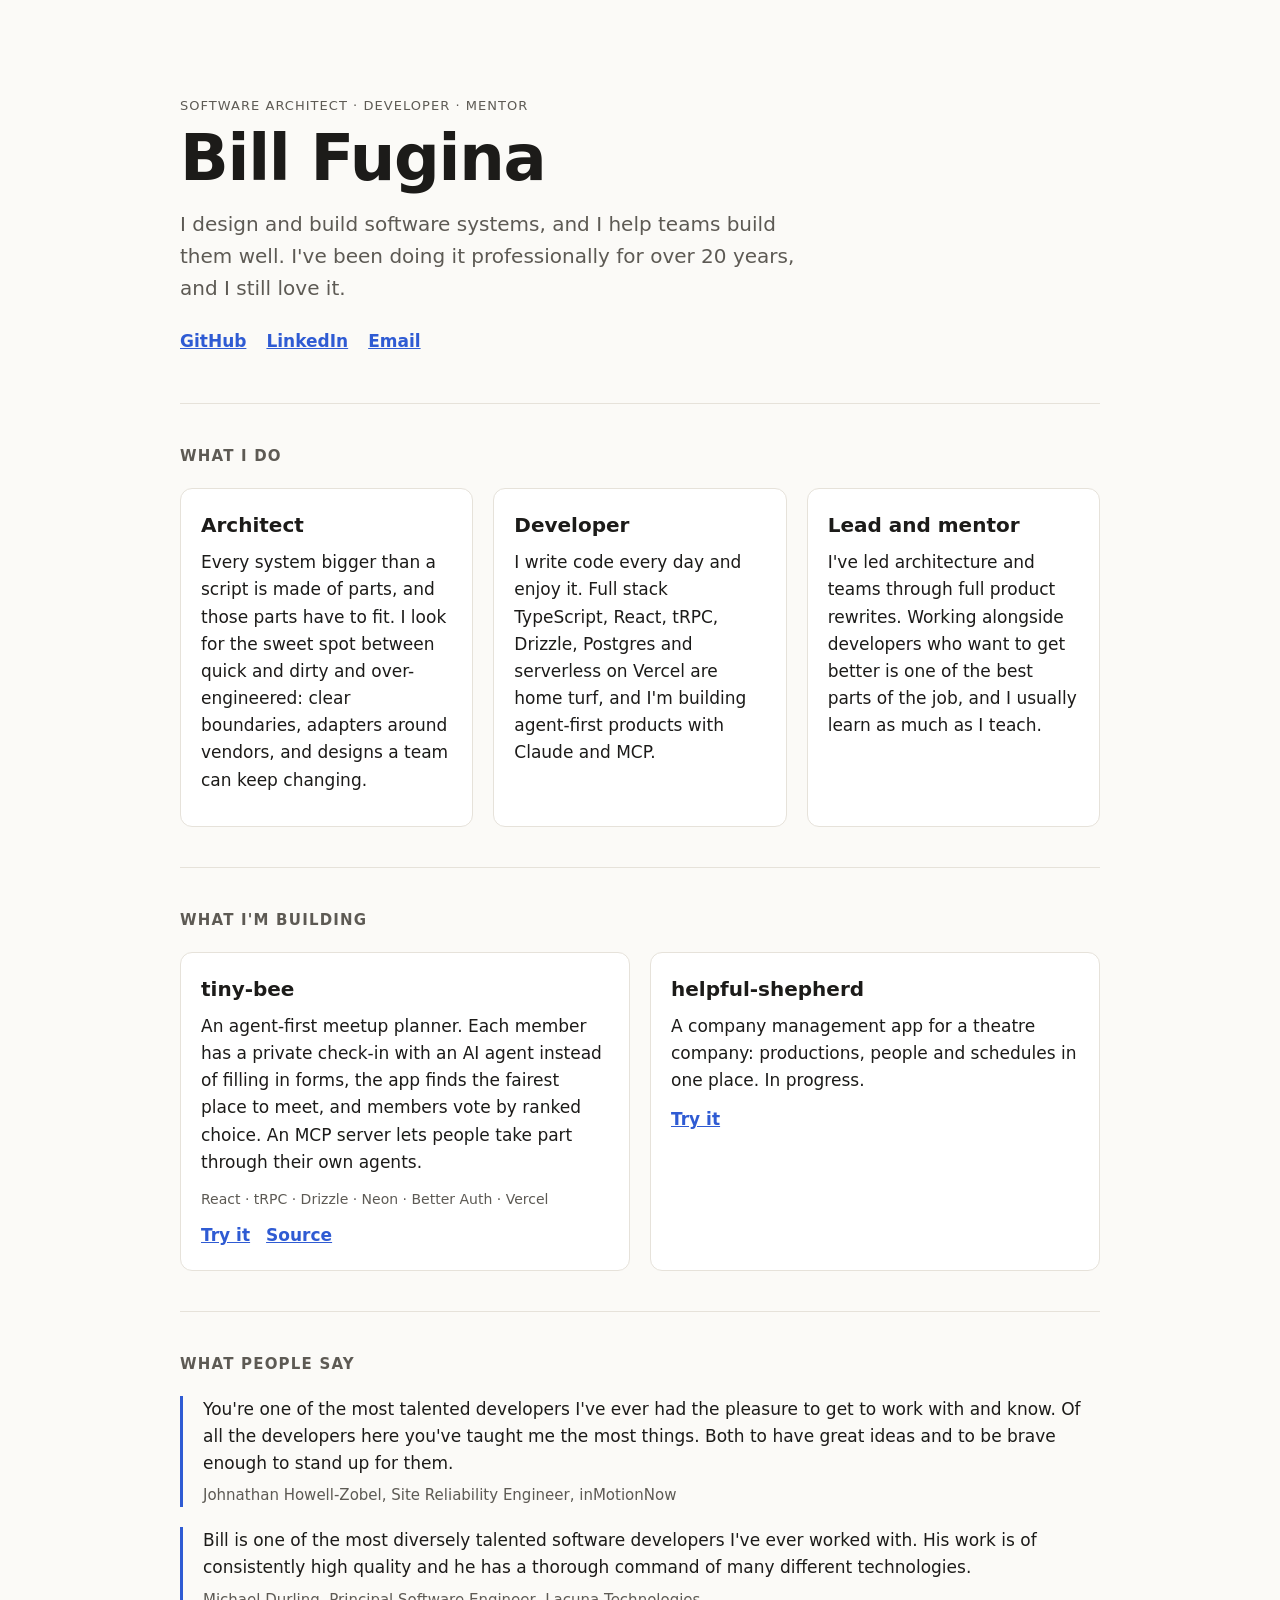
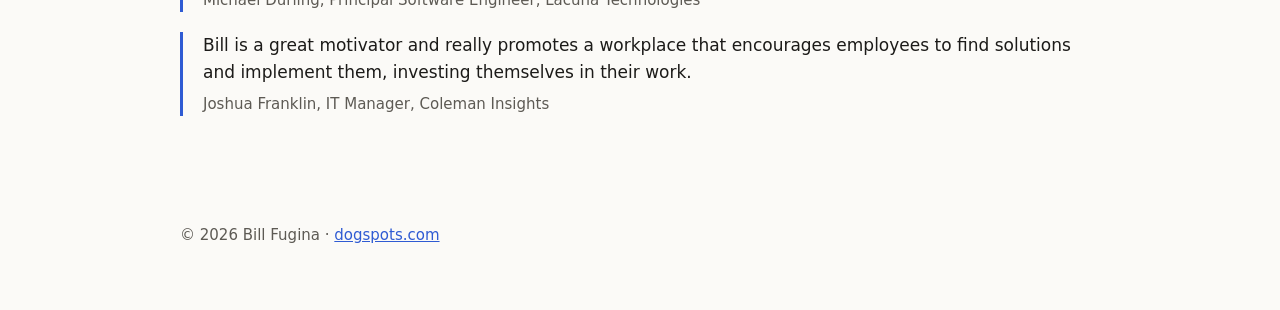
==== billfugina/index.html @ 93814b74 "Add billfugina.com and dogspots.com landing pages Two single-page static sites, one folder each, dep" ====
<!doctype html>
<html lang="en">
<head>
  <meta charset="utf-8">
  <meta name="viewport" content="width=device-width, initial-scale=1">
  <title>Bill Fugina · Software Architect</title>
  <meta name="description" content="Bill Fugina is a full stack software architect with more than 20 years of experience designing and building software, and leading the teams that build it.">
  <meta property="og:title" content="Bill Fugina · Software Architect">
  <meta property="og:description" content="Full stack software architect, developer and mentor.">
  <meta property="og:type" content="website">
  <link rel="stylesheet" href="styles.css">
</head>
<body>
  <header class="hero">
    <p class="eyebrow">Software architect · developer · mentor</p>
    <h1>Bill Fugina</h1>
    <p class="lede">I design and build software systems, and I help teams build them well. I've been doing it professionally for over 20 years, and I still love it.</p>
    <nav class="links" aria-label="Elsewhere">
      <a href="https://github.com/BillFugina">GitHub</a>
      <a href="https://www.linkedin.com/in/billfugina/">LinkedIn</a>
      <a href="mailto:bill@billfugina.com">Email</a>
    </nav>
  </header>

  <main>
    <section aria-labelledby="work">
      <h2 id="work">What I do</h2>
      <div class="grid">
        <article>
          <h3>Architect</h3>
          <p>Every system bigger than a script is made of parts, and those parts have to fit. I look for the sweet spot between quick and dirty and over-engineered: clear boundaries, adapters around vendors, and designs a team can keep changing.</p>
        </article>
        <article>
          <h3>Developer</h3>
          <p>I write code every day and enjoy it. Full stack TypeScript, React, tRPC, Drizzle, Postgres and serverless on Vercel are home turf, and I'm building agent-first products with Claude and MCP.</p>
        </article>
        <article>
          <h3>Lead and mentor</h3>
          <p>I've led architecture and teams through full product rewrites. Working alongside developers who want to get better is one of the best parts of the job, and I usually learn as much as I teach.</p>
        </article>
      </div>
    </section>

    <section aria-labelledby="apps">
      <h2 id="apps">What I'm building</h2>
      <div class="grid apps">
        <article class="app">
          <h3>tiny-bee</h3>
          <p>An agent-first meetup planner. Each member has a private check-in with an AI agent instead of filling in forms, the app finds the fairest place to meet, and members vote by ranked choice. An MCP server lets people take part through their own agents.</p>
          <p class="stack">React · tRPC · Drizzle · Neon · Better Auth · Vercel</p>
          <p class="app-links">
            <!-- TODO: put tiny-bee's live address in the first link -->
            <a href="#">Try it</a>
            <a href="https://github.com/BillFugina/tiny-bee">Source</a>
          </p>
        </article>
        <article class="app">
          <h3>helpful-shepherd</h3>
          <p>A company management app for a theatre company: productions, people and schedules in one place. In progress.</p>
          <p class="app-links">
            <!-- TODO: put helpful-shepherd's live address here, or remove the link until it's public -->
            <a href="#">Try it</a>
          </p>
        </article>
      </div>
    </section>

    <section aria-labelledby="said">
      <h2 id="said">What people say</h2>
      <blockquote>
        <p>You're one of the most talented developers I've ever had the pleasure to get to work with and know. Of all the developers here you've taught me the most things. Both to have great ideas and to be brave enough to stand up for them.</p>
        <footer>Johnathan Howell-Zobel, Site Reliability Engineer, inMotionNow</footer>
      </blockquote>
      <blockquote>
        <p>Bill is one of the most diversely talented software developers I've ever worked with. His work is of consistently high quality and he has a thorough command of many different technologies.</p>
        <footer>Michael Durling, Principal Software Engineer, Lacuna Technologies</footer>
      </blockquote>
      <blockquote>
        <p>Bill is a great motivator and really promotes a workplace that encourages employees to find solutions and implement them, investing themselves in their work.</p>
        <footer>Joshua Franklin, IT Manager, Coleman Insights</footer>
      </blockquote>
    </section>
  </main>

  <footer class="site">
    <p>© <span id="year">2026</span> Bill Fugina · <a href="https://dogspots.com">dogspots.com</a></p>
  </footer>
  <script>document.getElementById("year").textContent = new Date().getFullYear();</script>
</body>
</html>
---- billfugina/styles.css ----
:root {
  --bg: #fbfaf7;
  --surface: #ffffff;
  --text: #1c1b19;
  --muted: #5d5a54;
  --accent: #2f5bd3;
  --border: #e6e2da;
  color-scheme: light dark;
}
@media (prefers-color-scheme: dark) {
  :root {
    --bg: #141412;
    --surface: #1d1c1a;
    --text: #f1efe9;
    --muted: #a9a59c;
    --accent: #8aa8ff;
    --border: #2e2c28;
  }
}
* { box-sizing: border-box; }
body {
  margin: 0;
  background: var(--bg);
  color: var(--text);
  font: 17px/1.6 ui-sans-serif, system-ui, -apple-system, "Segoe UI", Roboto, sans-serif;
}
a { color: var(--accent); }
header.hero, main, footer.site { max-width: 960px; margin: 0 auto; padding: 0 20px; }
header.hero { padding-top: 96px; padding-bottom: 48px; }
.eyebrow { color: var(--muted); text-transform: uppercase; letter-spacing: .08em; font-size: 13px; margin: 0; }
h1 { font-size: clamp(40px, 7vw, 64px); line-height: 1.05; margin: 8px 0 16px; letter-spacing: -.02em; }
.lede { font-size: 20px; max-width: 640px; color: var(--muted); margin: 0 0 24px; }
.links { display: flex; gap: 20px; flex-wrap: wrap; font-weight: 600; }
section { padding: 40px 0; border-top: 1px solid var(--border); }
h2 { font-size: 15px; text-transform: uppercase; letter-spacing: .08em; color: var(--muted); margin: 0 0 20px; }
h3 { margin: 0 0 8px; font-size: 20px; }
.grid { display: grid; gap: 20px; grid-template-columns: repeat(auto-fit, minmax(240px, 1fr)); }
.grid.apps { grid-template-columns: repeat(auto-fit, minmax(300px, 1fr)); }
article { background: var(--surface); border: 1px solid var(--border); border-radius: 12px; padding: 20px; }
article p { margin: 0 0 12px; }
.stack { font-size: 14px; color: var(--muted); }
.app-links { display: flex; gap: 16px; font-weight: 600; margin-bottom: 0; }
blockquote { margin: 0 0 20px; padding: 0 0 0 20px; border-left: 3px solid var(--accent); }
blockquote p { margin: 0 0 6px; }
blockquote footer { color: var(--muted); font-size: 15px; }
footer.site { padding-top: 32px; padding-bottom: 48px; color: var(--muted); font-size: 15px; }
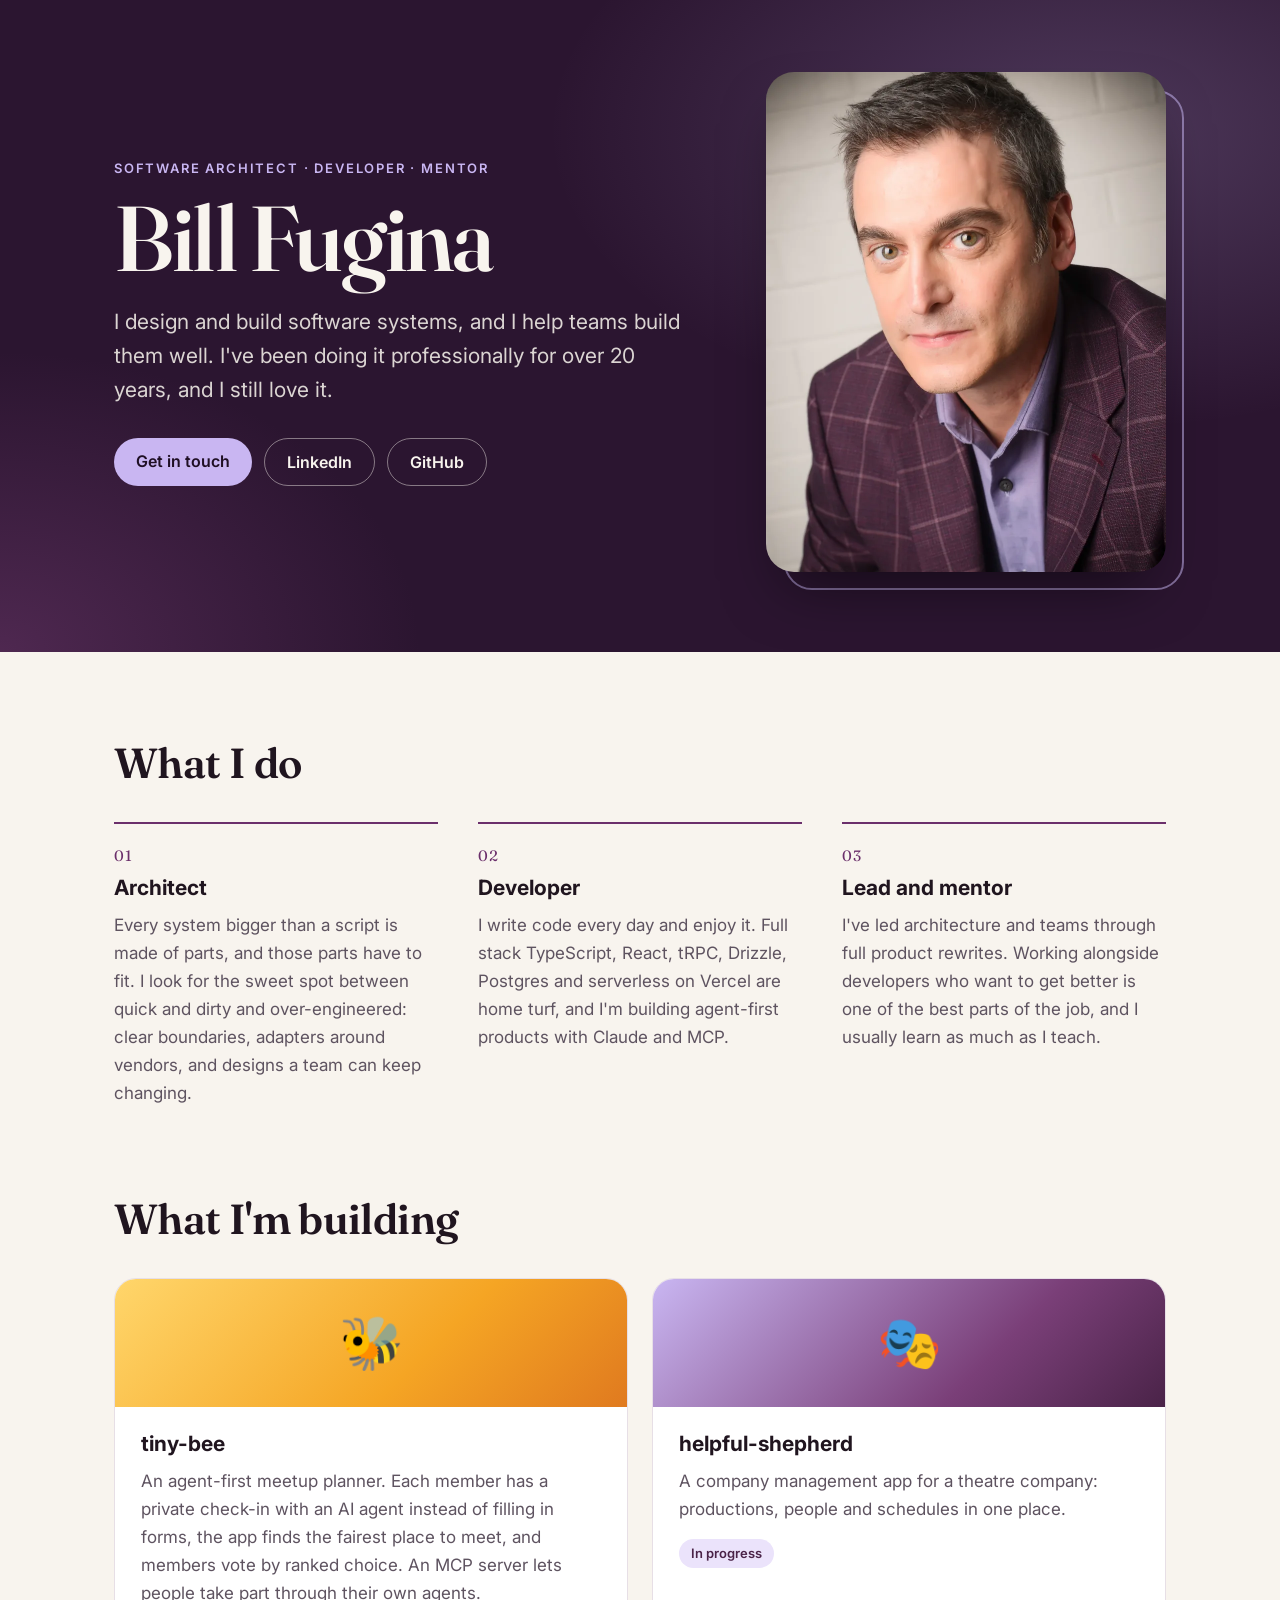
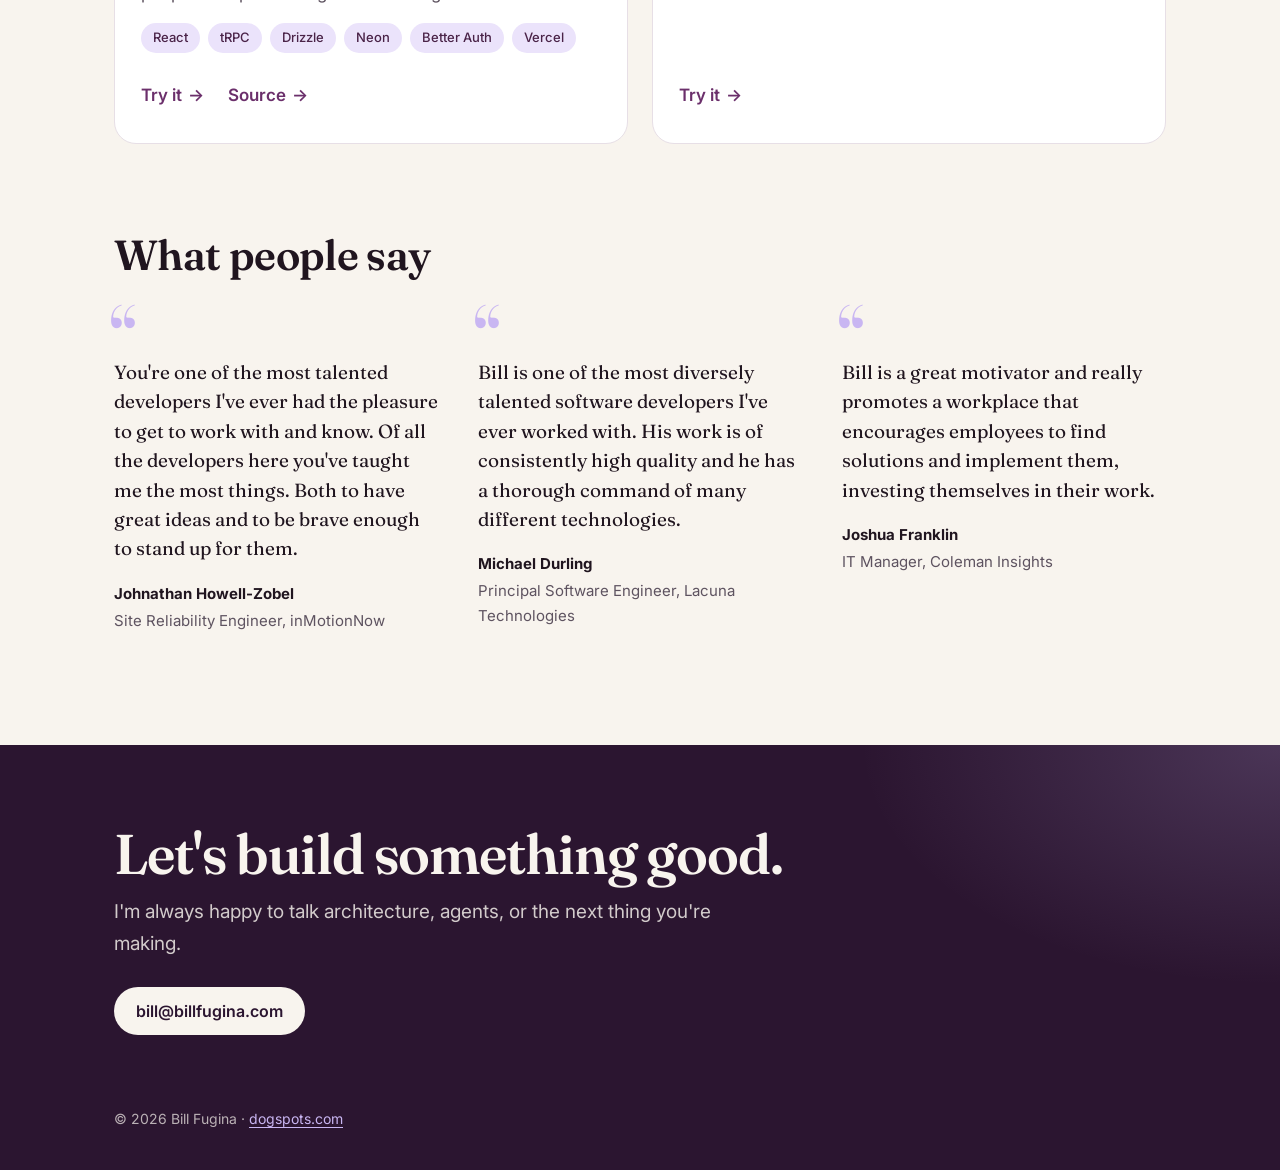
==== commit 31af6ab0: "Give both landing pages a real design billfugina.com: plum and lavender palette taken from the new h" ====
--- a/billfugina/index.html
+++ b/billfugina/index.html
@@ -8,82 +8,116 @@
   <meta property="og:title" content="Bill Fugina · Software Architect">
   <meta property="og:description" content="Full stack software architect, developer and mentor.">
   <meta property="og:type" content="website">
+  <meta property="og:image" content="https://billfugina.com/bill-portrait.jpg">
+  <meta name="theme-color" content="#2b1530">
+  <link rel="preconnect" href="https://fonts.googleapis.com">
+  <link rel="preconnect" href="https://fonts.gstatic.com" crossorigin>
+  <link rel="stylesheet" href="https://fonts.googleapis.com/css2?family=Fraunces:opsz,wght@9..144,400;9..144,600;9..144,700&family=Inter:wght@400;500;600&display=swap">
   <link rel="stylesheet" href="styles.css">
 </head>
 <body>
   <header class="hero">
-    <p class="eyebrow">Software architect · developer · mentor</p>
-    <h1>Bill Fugina</h1>
-    <p class="lede">I design and build software systems, and I help teams build them well. I've been doing it professionally for over 20 years, and I still love it.</p>
-    <nav class="links" aria-label="Elsewhere">
-      <a href="https://github.com/BillFugina">GitHub</a>
-      <a href="https://www.linkedin.com/in/billfugina/">LinkedIn</a>
-      <a href="mailto:bill@billfugina.com">Email</a>
-    </nav>
+    <div class="hero-inner">
+      <div class="hero-text">
+        <p class="eyebrow">Software architect · developer · mentor</p>
+        <h1>Bill Fugina</h1>
+        <p class="lede">I design and build software systems, and I help teams build them well. I've been doing it professionally for over 20 years, and I still love it.</p>
+        <div class="actions">
+          <a class="button primary" href="mailto:bill@billfugina.com">Get in touch</a>
+          <a class="button ghost" href="https://www.linkedin.com/in/billfugina/">LinkedIn</a>
+          <a class="button ghost" href="https://github.com/BillFugina">GitHub</a>
+        </div>
+      </div>
+      <figure class="portrait">
+        <picture>
+          <source srcset="bill-portrait.webp" type="image/webp">
+          <img src="bill-portrait.jpg" width="800" height="1000" alt="Bill Fugina, smiling, in a plum plaid jacket">
+        </picture>
+      </figure>
+    </div>
   </header>
 
   <main>
     <section aria-labelledby="work">
-      <h2 id="work">What I do</h2>
-      <div class="grid">
-        <article>
+      <h2 id="work" class="section-title">What I do</h2>
+      <ol class="pillars">
+        <li>
+          <span class="num" aria-hidden="true">01</span>
           <h3>Architect</h3>
           <p>Every system bigger than a script is made of parts, and those parts have to fit. I look for the sweet spot between quick and dirty and over-engineered: clear boundaries, adapters around vendors, and designs a team can keep changing.</p>
-        </article>
-        <article>
+        </li>
+        <li>
+          <span class="num" aria-hidden="true">02</span>
           <h3>Developer</h3>
           <p>I write code every day and enjoy it. Full stack TypeScript, React, tRPC, Drizzle, Postgres and serverless on Vercel are home turf, and I'm building agent-first products with Claude and MCP.</p>
-        </article>
-        <article>
+        </li>
+        <li>
+          <span class="num" aria-hidden="true">03</span>
           <h3>Lead and mentor</h3>
           <p>I've led architecture and teams through full product rewrites. Working alongside developers who want to get better is one of the best parts of the job, and I usually learn as much as I teach.</p>
-        </article>
-      </div>
+        </li>
+      </ol>
     </section>
 
     <section aria-labelledby="apps">
-      <h2 id="apps">What I'm building</h2>
-      <div class="grid apps">
-        <article class="app">
-          <h3>tiny-bee</h3>
-          <p>An agent-first meetup planner. Each member has a private check-in with an AI agent instead of filling in forms, the app finds the fairest place to meet, and members vote by ranked choice. An MCP server lets people take part through their own agents.</p>
-          <p class="stack">React · tRPC · Drizzle · Neon · Better Auth · Vercel</p>
-          <p class="app-links">
-            <!-- TODO: put tiny-bee's live address in the first link -->
-            <a href="#">Try it</a>
-            <a href="https://github.com/BillFugina/tiny-bee">Source</a>
-          </p>
+      <h2 id="apps" class="section-title">What I'm building</h2>
+      <div class="projects">
+        <article class="project bee">
+          <div class="project-art" aria-hidden="true"><span>🐝</span></div>
+          <div class="project-body">
+            <h3>tiny-bee</h3>
+            <p>An agent-first meetup planner. Each member has a private check-in with an AI agent instead of filling in forms, the app finds the fairest place to meet, and members vote by ranked choice. An MCP server lets people take part through their own agents.</p>
+            <ul class="stack" aria-label="Built with">
+              <li>React</li><li>tRPC</li><li>Drizzle</li><li>Neon</li><li>Better Auth</li><li>Vercel</li>
+            </ul>
+            <p class="project-links">
+              <!-- TODO: put tiny-bee's live address in the first link -->
+              <a href="#">Try it <span aria-hidden="true">→</span></a>
+              <a href="https://github.com/BillFugina/tiny-bee">Source <span aria-hidden="true">→</span></a>
+            </p>
+          </div>
         </article>
-        <article class="app">
-          <h3>helpful-shepherd</h3>
-          <p>A company management app for a theatre company: productions, people and schedules in one place. In progress.</p>
-          <p class="app-links">
-            <!-- TODO: put helpful-shepherd's live address here, or remove the link until it's public -->
-            <a href="#">Try it</a>
-          </p>
+        <article class="project shepherd">
+          <div class="project-art" aria-hidden="true"><span>🎭</span></div>
+          <div class="project-body">
+            <h3>helpful-shepherd</h3>
+            <p>A company management app for a theatre company: productions, people and schedules in one place.</p>
+            <p class="status">In progress</p>
+            <p class="project-links">
+              <!-- TODO: put helpful-shepherd's live address here, or remove the link until it's public -->
+              <a href="#">Try it <span aria-hidden="true">→</span></a>
+            </p>
+          </div>
         </article>
       </div>
     </section>
 
     <section aria-labelledby="said">
-      <h2 id="said">What people say</h2>
-      <blockquote>
-        <p>You're one of the most talented developers I've ever had the pleasure to get to work with and know. Of all the developers here you've taught me the most things. Both to have great ideas and to be brave enough to stand up for them.</p>
-        <footer>Johnathan Howell-Zobel, Site Reliability Engineer, inMotionNow</footer>
-      </blockquote>
-      <blockquote>
-        <p>Bill is one of the most diversely talented software developers I've ever worked with. His work is of consistently high quality and he has a thorough command of many different technologies.</p>
-        <footer>Michael Durling, Principal Software Engineer, Lacuna Technologies</footer>
-      </blockquote>
-      <blockquote>
-        <p>Bill is a great motivator and really promotes a workplace that encourages employees to find solutions and implement them, investing themselves in their work.</p>
-        <footer>Joshua Franklin, IT Manager, Coleman Insights</footer>
-      </blockquote>
+      <h2 id="said" class="section-title">What people say</h2>
+      <div class="quotes">
+        <blockquote>
+          <p>You're one of the most talented developers I've ever had the pleasure to get to work with and know. Of all the developers here you've taught me the most things. Both to have great ideas and to be brave enough to stand up for them.</p>
+          <footer><strong>Johnathan Howell-Zobel</strong><span>Site Reliability Engineer, inMotionNow</span></footer>
+        </blockquote>
+        <blockquote>
+          <p>Bill is one of the most diversely talented software developers I've ever worked with. His work is of consistently high quality and he has a thorough command of many different technologies.</p>
+          <footer><strong>Michael Durling</strong><span>Principal Software Engineer, Lacuna Technologies</span></footer>
+        </blockquote>
+        <blockquote>
+          <p>Bill is a great motivator and really promotes a workplace that encourages employees to find solutions and implement them, investing themselves in their work.</p>
+          <footer><strong>Joshua Franklin</strong><span>IT Manager, Coleman Insights</span></footer>
+        </blockquote>
+      </div>
     </section>
   </main>
 
   <footer class="site">
-    <p>© <span id="year">2026</span> Bill Fugina · <a href="https://dogspots.com">dogspots.com</a></p>
+    <div class="site-inner">
+      <p class="cta-title">Let's build something good.</p>
+      <p class="cta-text">I'm always happy to talk architecture, agents, or the next thing you're making.</p>
+      <a class="button light" href="mailto:bill@billfugina.com">bill@billfugina.com</a>
+      <p class="fine">© <span id="year">2026</span> Bill Fugina · <a href="https://dogspots.com">dogspots.com</a></p>
+    </div>
   </footer>
   <script>document.getElementById("year").textContent = new Date().getFullYear();</script>
 </body>
--- a/billfugina/styles.css
+++ b/billfugina/styles.css
@@ -1,46 +1,186 @@
+/* Palette taken from the portrait: plum jacket, lavender shirt, white brick. */
 :root {
-  --bg: #fbfaf7;
+  --plum-900: #1f0f24;
+  --plum-800: #2b1530;
+  --plum-700: #4a2348;
+  --plum-500: #7a3f78;
+  --lavender: #c9b6f2;
+  --lavender-soft: #ebe3fb;
+  --cream: #f8f4ee;
+
+  --bg: var(--cream);
   --surface: #ffffff;
-  --text: #1c1b19;
-  --muted: #5d5a54;
-  --accent: #2f5bd3;
-  --border: #e6e2da;
+  --text: #20151f;
+  --muted: #5e5360;
+  --accent: #6b2f6b;
+  --border: #e7dfe6;
+  --pill: var(--lavender-soft);
+  --pill-text: #4a2348;
+
+  --serif: "Fraunces", Georgia, "Times New Roman", serif;
+  --sans: "Inter", ui-sans-serif, system-ui, -apple-system, "Segoe UI", Roboto, sans-serif;
   color-scheme: light dark;
 }
 @media (prefers-color-scheme: dark) {
   :root {
-    --bg: #141412;
-    --surface: #1d1c1a;
-    --text: #f1efe9;
-    --muted: #a9a59c;
-    --accent: #8aa8ff;
-    --border: #2e2c28;
+    --bg: #150d17;
+    --surface: #1f1522;
+    --text: #f3ecf2;
+    --muted: #b7a9b8;
+    --accent: var(--lavender);
+    --border: #33243a;
+    --pill: #2d1f34;
+    --pill-text: #ddd0f7;
   }
 }
+
 * { box-sizing: border-box; }
+html { -webkit-text-size-adjust: 100%; }
 body {
   margin: 0;
   background: var(--bg);
   color: var(--text);
-  font: 17px/1.6 ui-sans-serif, system-ui, -apple-system, "Segoe UI", Roboto, sans-serif;
+  font: 17px/1.65 var(--sans);
+  -webkit-font-smoothing: antialiased;
 }
-a { color: var(--accent); }
-header.hero, main, footer.site { max-width: 960px; margin: 0 auto; padding: 0 20px; }
-header.hero { padding-top: 96px; padding-bottom: 48px; }
-.eyebrow { color: var(--muted); text-transform: uppercase; letter-spacing: .08em; font-size: 13px; margin: 0; }
-h1 { font-size: clamp(40px, 7vw, 64px); line-height: 1.05; margin: 8px 0 16px; letter-spacing: -.02em; }
-.lede { font-size: 20px; max-width: 640px; color: var(--muted); margin: 0 0 24px; }
-.links { display: flex; gap: 20px; flex-wrap: wrap; font-weight: 600; }
-section { padding: 40px 0; border-top: 1px solid var(--border); }
-h2 { font-size: 15px; text-transform: uppercase; letter-spacing: .08em; color: var(--muted); margin: 0 0 20px; }
-h3 { margin: 0 0 8px; font-size: 20px; }
-.grid { display: grid; gap: 20px; grid-template-columns: repeat(auto-fit, minmax(240px, 1fr)); }
-.grid.apps { grid-template-columns: repeat(auto-fit, minmax(300px, 1fr)); }
-article { background: var(--surface); border: 1px solid var(--border); border-radius: 12px; padding: 20px; }
-article p { margin: 0 0 12px; }
-.stack { font-size: 14px; color: var(--muted); }
-.app-links { display: flex; gap: 16px; font-weight: 600; margin-bottom: 0; }
-blockquote { margin: 0 0 20px; padding: 0 0 0 20px; border-left: 3px solid var(--accent); }
-blockquote p { margin: 0 0 6px; }
-blockquote footer { color: var(--muted); font-size: 15px; }
-footer.site { padding-top: 32px; padding-bottom: 48px; color: var(--muted); font-size: 15px; }
+img { display: block; max-width: 100%; height: auto; }
+a { color: var(--accent); text-underline-offset: 3px; }
+a:focus-visible, .button:focus-visible { outline: 3px solid var(--lavender); outline-offset: 3px; }
+
+/* Buttons: one filled button per view, the rest quiet. All at least 44px tall. */
+.button {
+  display: inline-flex; align-items: center; justify-content: center;
+  min-height: 48px; padding: 0 22px; border-radius: 999px;
+  font-weight: 600; font-size: 16px; text-decoration: none;
+  transition: transform .15s ease, background-color .15s ease, border-color .15s ease;
+}
+.button:hover { transform: translateY(-1px); }
+.button.primary { background: var(--lavender); color: var(--plum-900); }
+.button.primary:hover { background: #d8c9f7; }
+.button.ghost { color: var(--cream); border: 1.5px solid rgba(248, 244, 238, .45); }
+.button.ghost:hover { border-color: var(--cream); }
+.button.light { background: var(--cream); color: var(--plum-800); }
+
+/* Hero */
+.hero {
+  position: relative; overflow: hidden;
+  background:
+    radial-gradient(900px 500px at 85% 20%, rgba(201, 182, 242, .22), transparent 60%),
+    radial-gradient(700px 500px at 0% 100%, rgba(122, 63, 120, .45), transparent 60%),
+    var(--plum-800);
+  color: var(--cream);
+}
+.hero-inner {
+  max-width: 1100px; margin: 0 auto; padding: 72px 24px 80px;
+  display: grid; gap: 48px; align-items: center;
+  grid-template-columns: minmax(0, 1.25fr) minmax(0, .9fr);
+}
+.eyebrow {
+  margin: 0; font-size: 13px; font-weight: 600; letter-spacing: .14em; text-transform: uppercase;
+  color: var(--lavender);
+}
+h1 {
+  font-family: var(--serif); font-weight: 600;
+  font-size: clamp(48px, 8vw, 92px); line-height: .98; letter-spacing: -.025em;
+  margin: 14px 0 22px;
+}
+.lede { font-size: clamp(18px, 2vw, 21px); line-height: 1.6; max-width: 34em; margin: 0 0 32px; color: rgba(248, 244, 238, .86); }
+.actions { display: flex; flex-wrap: wrap; gap: 12px; }
+
+.portrait { margin: 0; position: relative; justify-self: end; width: min(100%, 400px); }
+.portrait::before {
+  content: ""; position: absolute; inset: 0;
+  transform: translate(18px, 18px); border-radius: 28px;
+  border: 2px solid rgba(201, 182, 242, .55);
+}
+.portrait img {
+  position: relative; border-radius: 28px; aspect-ratio: 4 / 5; object-fit: cover;
+  box-shadow: 0 30px 60px -20px rgba(0, 0, 0, .55);
+}
+
+/* Sections */
+main { max-width: 1100px; margin: 0 auto; padding: 0 24px; }
+section { padding: 88px 0 0; }
+.section-title {
+  font-family: var(--serif); font-weight: 600; font-size: clamp(30px, 4vw, 42px);
+  letter-spacing: -.015em; line-height: 1.1; margin: 0 0 36px;
+}
+h3 { margin: 0 0 10px; font-size: 21px; line-height: 1.25; }
+
+/* What I do: three columns, grouped by spacing rather than boxes. */
+.pillars {
+  list-style: none; margin: 0; padding: 0;
+  display: grid; gap: 40px; grid-template-columns: repeat(3, minmax(0, 1fr));
+}
+.pillars li { border-top: 2px solid var(--accent); padding-top: 20px; }
+.pillars p { margin: 0; color: var(--muted); }
+.num { display: block; font-family: var(--serif); font-size: 15px; color: var(--accent); margin-bottom: 6px; letter-spacing: .05em; }
+
+/* Projects */
+.projects { display: grid; gap: 24px; grid-template-columns: repeat(2, minmax(0, 1fr)); }
+.project {
+  background: var(--surface); border: 1px solid var(--border); border-radius: 22px; overflow: hidden;
+  display: flex; flex-direction: column;
+  transition: transform .2s ease, box-shadow .2s ease;
+}
+.project:hover { transform: translateY(-3px); box-shadow: 0 24px 48px -28px rgba(43, 21, 48, .45); }
+.project-art { height: 128px; display: grid; place-items: center; font-size: 52px; }
+.bee .project-art { background: linear-gradient(135deg, #ffd66b, #f5a524 60%, #e07a1f); }
+.shepherd .project-art { background: linear-gradient(135deg, var(--lavender), var(--plum-500) 65%, var(--plum-700)); }
+.project-body { padding: 24px 26px 26px; display: flex; flex-direction: column; flex: 1; }
+.project-body > p { margin: 0 0 16px; color: var(--muted); }
+.stack { list-style: none; padding: 0; margin: 0 0 20px; display: flex; flex-wrap: wrap; gap: 8px; }
+.stack li { background: var(--pill); color: var(--pill-text); font-size: 13px; font-weight: 500; padding: 4px 12px; border-radius: 999px; }
+.status { display: inline-block; align-self: flex-start; font-size: 13px; font-weight: 600; color: var(--pill-text) !important; background: var(--pill); padding: 4px 12px; border-radius: 999px; }
+.project-links { display: flex; flex-wrap: wrap; gap: 8px 24px; margin: auto 0 0 !important; }
+.project-links a { display: inline-flex; align-items: center; gap: 6px; min-height: 44px; font-weight: 600; text-decoration: none; }
+.project-links a:hover { text-decoration: underline; }
+
+/* Quotes */
+.quotes { display: grid; gap: 40px; grid-template-columns: repeat(3, minmax(0, 1fr)); }
+blockquote { margin: 0; position: relative; padding-top: 44px; }
+blockquote::before {
+  content: "“"; position: absolute; top: -18px; left: -4px;
+  font-family: var(--serif); font-size: 96px; line-height: 1; color: var(--lavender);
+}
+blockquote p { font-family: var(--serif); font-size: 19px; line-height: 1.55; margin: 0 0 18px; }
+blockquote footer { display: grid; gap: 2px; font-size: 15px; }
+blockquote footer span { color: var(--muted); }
+
+/* Closing call to action */
+footer.site {
+  margin-top: 112px;
+  background:
+    radial-gradient(700px 400px at 100% 0%, rgba(201, 182, 242, .2), transparent 60%),
+    var(--plum-800);
+  color: var(--cream);
+}
+.site-inner { max-width: 1100px; margin: 0 auto; padding: 80px 24px 40px; }
+.cta-title { font-family: var(--serif); font-weight: 600; font-size: clamp(34px, 5vw, 56px); line-height: 1.05; letter-spacing: -.02em; margin: 0 0 12px; }
+.cta-text { font-size: 19px; color: rgba(248, 244, 238, .82); margin: 0 0 28px; max-width: 32em; }
+.fine { margin: 72px 0 0; font-size: 14px; color: rgba(248, 244, 238, .7); }
+.fine a { color: var(--lavender); }
+
+/* Gentle entrance, skipped for people who ask for less motion. */
+@media (prefers-reduced-motion: no-preference) {
+  .hero-text > *, .portrait { animation: rise .7s cubic-bezier(.2, .7, .2, 1) both; }
+  .hero-text > :nth-child(2) { animation-delay: .06s; }
+  .hero-text > :nth-child(3) { animation-delay: .12s; }
+  .hero-text > :nth-child(4) { animation-delay: .18s; }
+  .portrait { animation-delay: .1s; }
+  @keyframes rise { from { opacity: 0; transform: translateY(14px); } to { opacity: 1; transform: none; } }
+}
+@media (prefers-reduced-motion: reduce) {
+  .button, .project { transition: none; }
+  .button:hover, .project:hover { transform: none; }
+}
+
+/* Small screens */
+@media (max-width: 860px) {
+  .hero-inner { grid-template-columns: 1fr; padding: 48px 20px 64px; gap: 40px; }
+  .portrait { order: -1; justify-self: start; width: min(62%, 260px); }
+  .pillars, .quotes, .projects { grid-template-columns: 1fr; }
+  main { padding: 0 20px; }
+  section { padding-top: 64px; }
+  .site-inner { padding: 64px 20px 32px; }
+}
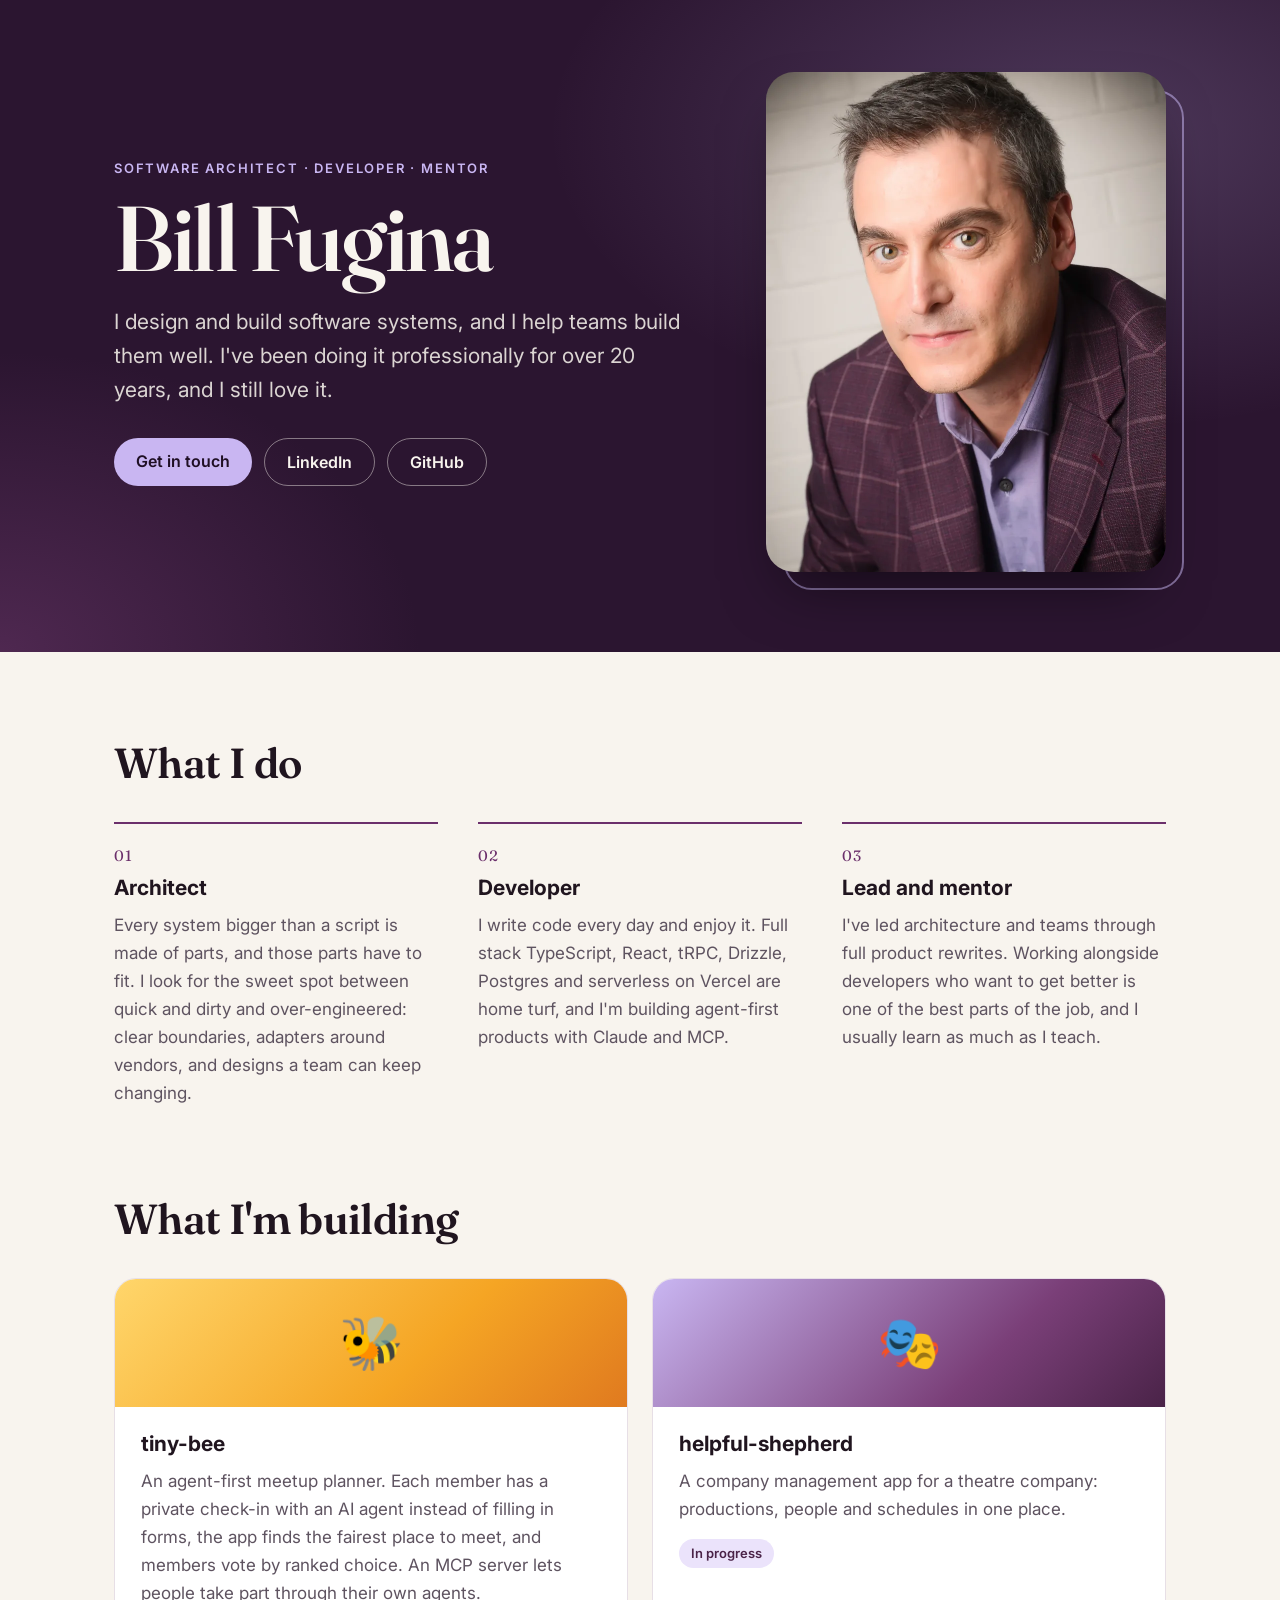
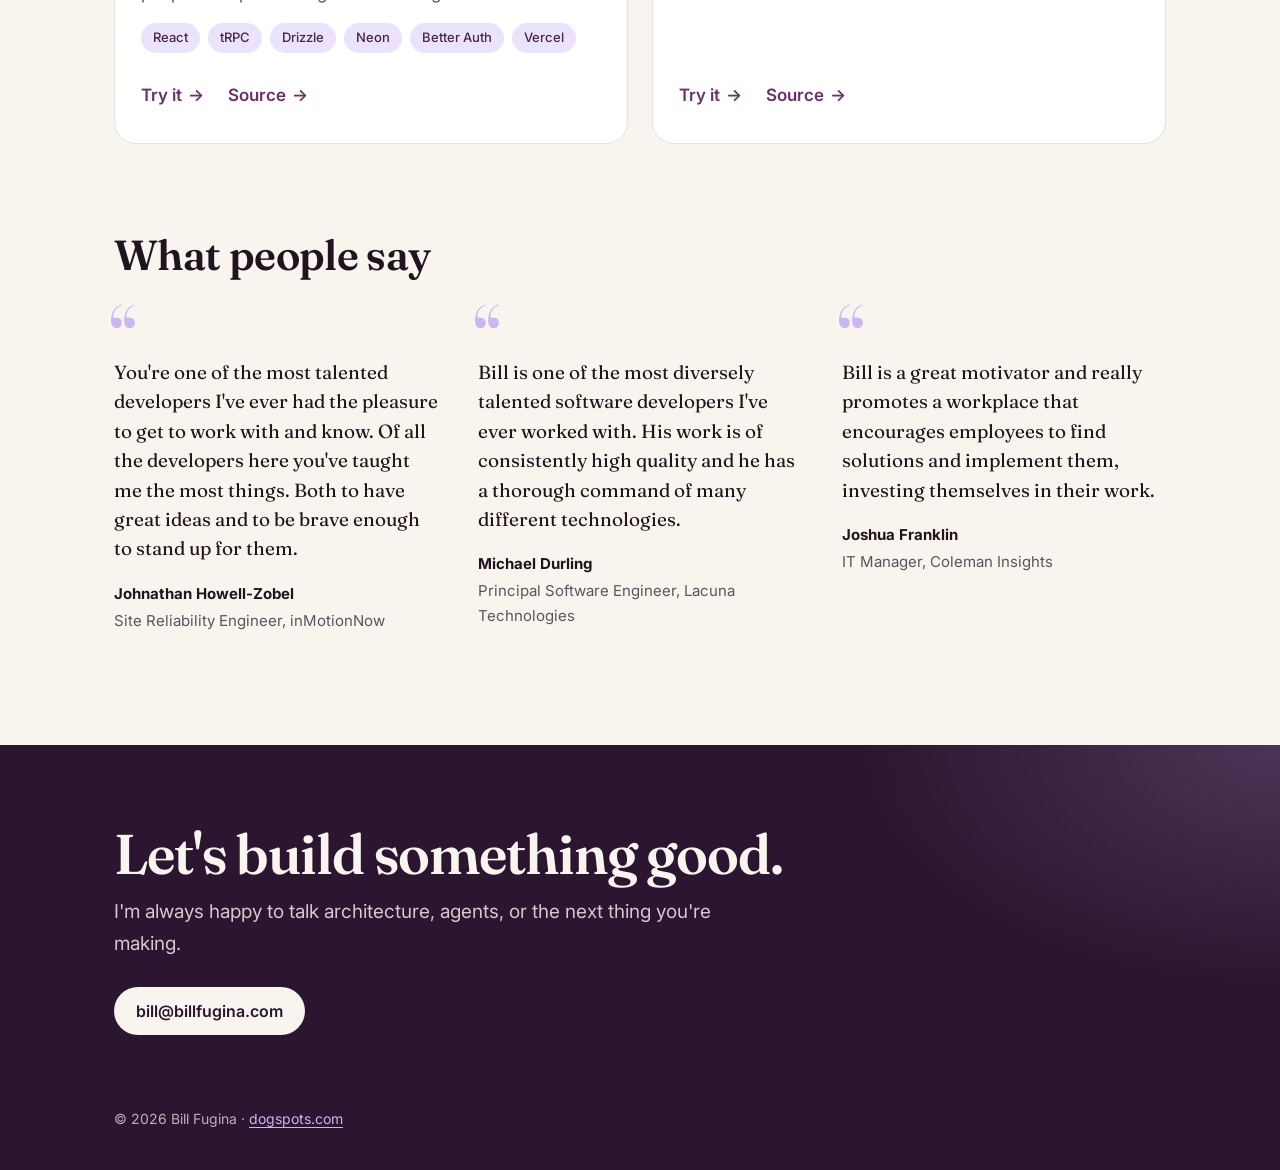
==== commit 5c2bfe3d: "Add source links to the app cards Co-Authored-By: Claude Opus 5.5 <noreply@anthropic.com>" ====
--- a/billfugina/index.html
+++ b/billfugina/index.html
@@ -71,8 +71,7 @@
               <li>React</li><li>tRPC</li><li>Drizzle</li><li>Neon</li><li>Better Auth</li><li>Vercel</li>
             </ul>
             <p class="project-links">
-              <!-- TODO: put tiny-bee's live address in the first link -->
-              <a href="#">Try it <span aria-hidden="true">→</span></a>
+              <a href="https://tiny-bee.billfugina.com">Try it <span aria-hidden="true">→</span></a>
               <a href="https://github.com/BillFugina/tiny-bee">Source <span aria-hidden="true">→</span></a>
             </p>
           </div>
@@ -84,8 +83,8 @@
             <p>A company management app for a theatre company: productions, people and schedules in one place.</p>
             <p class="status">In progress</p>
             <p class="project-links">
-              <!-- TODO: put helpful-shepherd's live address here, or remove the link until it's public -->
-              <a href="#">Try it <span aria-hidden="true">→</span></a>
+              <a href="https://helpful-shepherd.billfugina.com">Try it <span aria-hidden="true">→</span></a>
+              <a href="https://github.com/BillFugina/helpful-shepherd">Source <span aria-hidden="true">→</span></a>
             </p>
           </div>
         </article>
